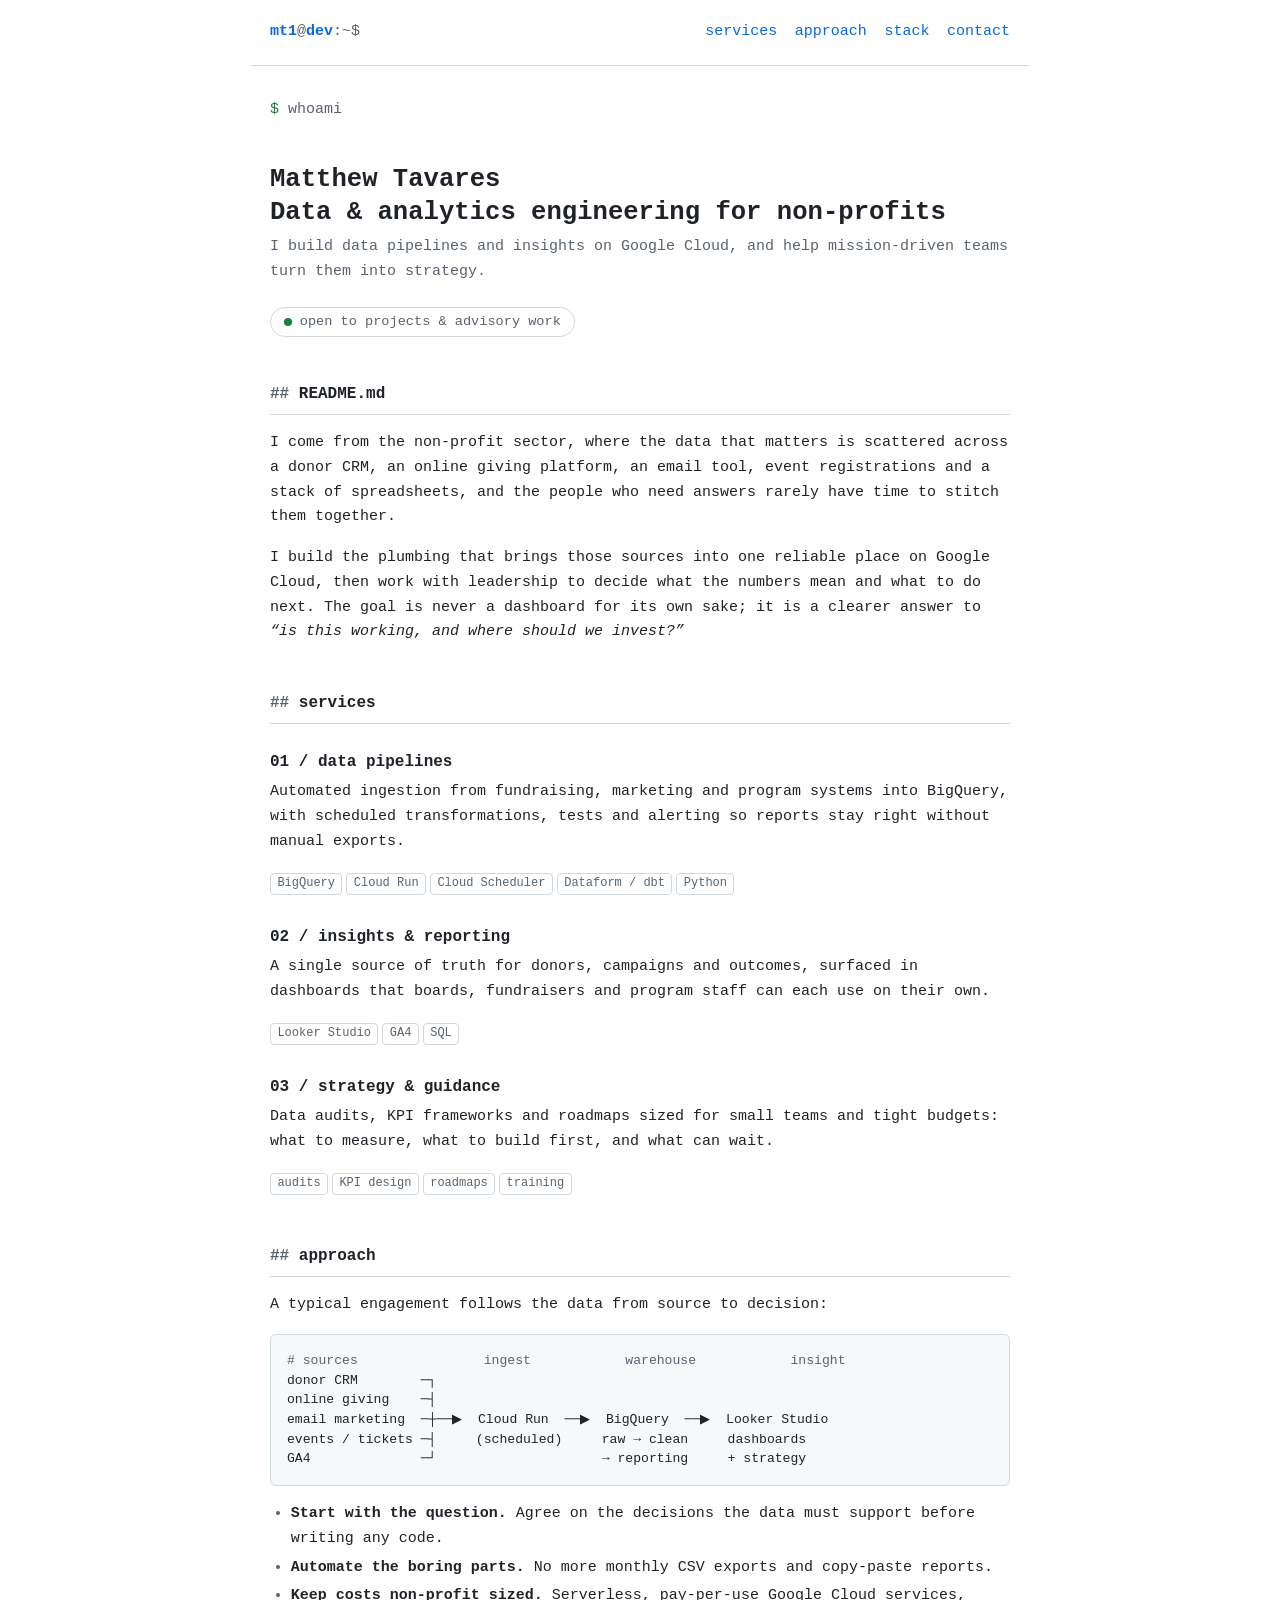
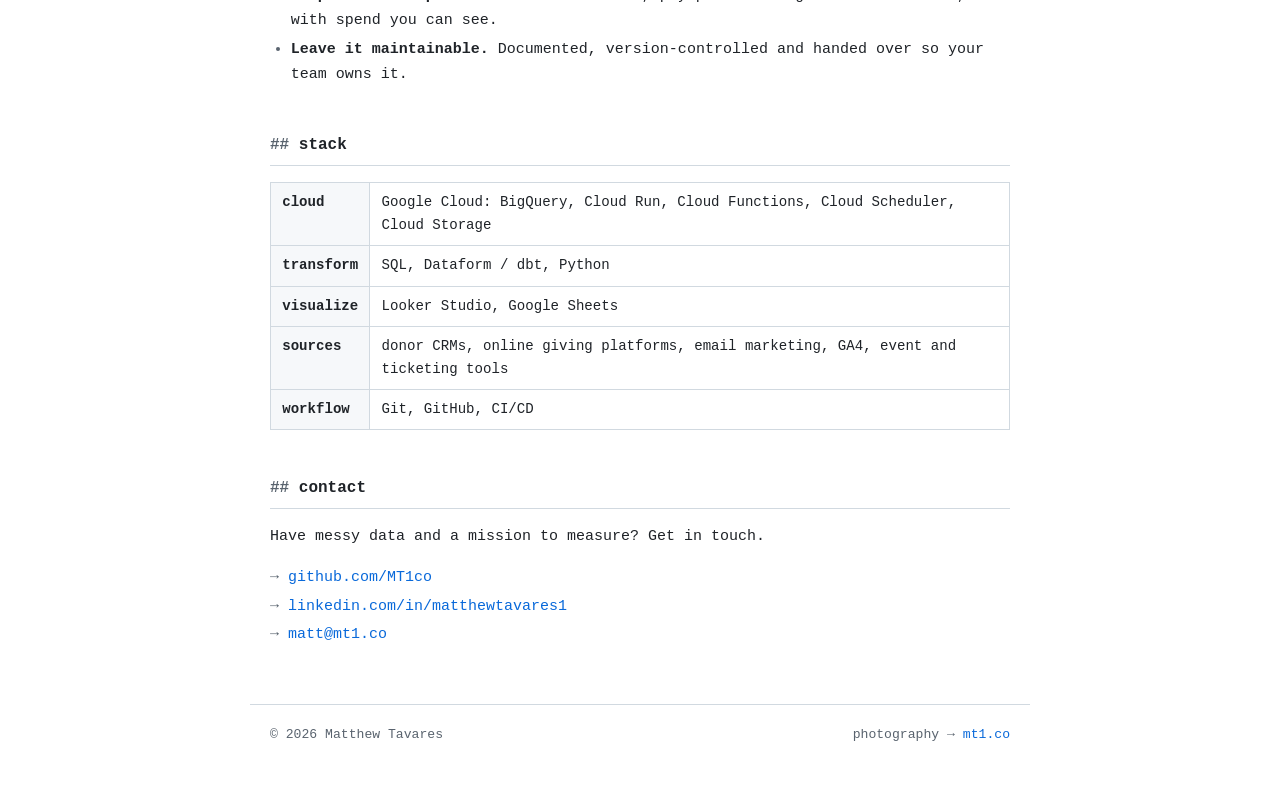
==== dev/index.html @ 2de5a4f8 "Draft dev.mt1.co portfolio for GCP data and insights work Self-contained page in dev/ with its own C" ====
<!doctype html>
<html lang="en-CA">
<head>
<meta charset="utf-8">
<meta name="viewport" content="width=device-width, initial-scale=1">
<title>Matthew Tavares — Data &amp; Analytics Engineering</title>
<meta name="description" content="Matthew Tavares builds Google Cloud data pipelines and insights for non-profits: BigQuery warehouses, automated reporting, and the strategy to act on the numbers.">
<link rel="canonical" href="https://dev.mt1.co/">
<meta property="og:url" content="https://dev.mt1.co/">
<meta property="og:title" content="Matthew Tavares — Data &amp; Analytics Engineering">
<meta property="og:description" content="Google Cloud data pipelines and insights for non-profits.">
<meta property="og:type" content="website">
<meta name="theme-color" content="#0d1117">
<link rel="icon" href="favicon.svg" type="image/svg+xml">
<style>
:root{
  --bg:#ffffff;--fg:#1f2328;--muted:#59636e;--line:#d1d9e0;--code:#f6f8fa;
  --accent:#0969da;--ok:#1a7f37;--warn:#9a6700;
  --mono:ui-monospace,SFMono-Regular,"SF Mono",Menlo,Consolas,"Liberation Mono",monospace;
  color-scheme:light dark;
}
@media (prefers-color-scheme:dark){
  :root{--bg:#0d1117;--fg:#e6edf3;--muted:#9198a1;--line:#30363d;--code:#151b23;--accent:#4493f8;--ok:#3fb950;--warn:#d29922}
}
*{box-sizing:border-box}
html{-webkit-text-size-adjust:100%}
body{margin:0;background:var(--bg);color:var(--fg);font:15px/1.65 var(--mono)}
main,header,footer{max-width:780px;margin:0 auto;padding:0 20px}
a{color:var(--accent);text-decoration:none}
a:hover{text-decoration:underline}
:focus-visible{outline:2px solid var(--accent);outline-offset:2px}
header{display:flex;justify-content:space-between;align-items:center;gap:1rem;flex-wrap:wrap;padding-top:20px;padding-bottom:20px;border-bottom:1px solid var(--line)}
.host{font-weight:600}
.host span{color:var(--muted);font-weight:400}
nav{display:flex;gap:1.1rem;flex-wrap:wrap}
h1{font-size:1.6rem;line-height:1.3;margin:2.5rem 0 .4rem;font-weight:600}
h2{font-size:1rem;margin:2.8rem 0 1rem;padding-bottom:.4rem;border-bottom:1px solid var(--line);font-weight:600}
h2::before{content:"## ";color:var(--muted)}
h3{font-size:1rem;margin:1.6rem 0 .3rem;font-weight:600}
p{margin:0 0 1rem}
.lead{color:var(--muted);margin-bottom:1.4rem}
.prompt{color:var(--muted);margin:2rem 0 .2rem}
.prompt b{color:var(--ok);font-weight:400}
.status{display:inline-flex;align-items:center;gap:.5rem;border:1px solid var(--line);border-radius:2em;padding:.15rem .8rem;font-size:.85rem;color:var(--muted)}
.status::before{content:"";width:8px;height:8px;border-radius:50%;background:var(--ok)}
pre{background:var(--code);border:1px solid var(--line);border-radius:6px;padding:1rem;overflow-x:auto;font-size:.82rem;line-height:1.5;margin:0 0 1rem}
code{background:var(--code);border:1px solid var(--line);border-radius:4px;padding:.05em .35em;font-size:.88em}
pre code{background:none;border:0;padding:0;font-size:inherit}
.c{color:var(--muted)}
ul{margin:0 0 1rem;padding-left:1.3rem}
li{margin:.25rem 0}
li::marker{color:var(--muted)}
table{width:100%;border-collapse:collapse;font-size:.88rem;margin:0 0 1rem}
th,td{text-align:left;vertical-align:top;padding:.5rem .7rem;border:1px solid var(--line)}
th{background:var(--code);font-weight:600;white-space:nowrap}
.tag{display:inline-block;font-size:.75rem;color:var(--muted);border:1px solid var(--line);border-radius:4px;padding:0 .4rem;margin:0 .25rem .25rem 0}
.links{list-style:none;padding:0}
.links li::before{content:"→ ";color:var(--muted)}
footer{margin-top:3.5rem;padding-top:1.2rem;padding-bottom:2.5rem;border-top:1px solid var(--line);color:var(--muted);font-size:.82rem;display:flex;justify-content:space-between;gap:1rem;flex-wrap:wrap}
@media (max-width:560px){body{font-size:14px}h1{font-size:1.35rem}th{white-space:normal}}
</style>
</head>
<body>
<header>
  <a class="host" href="/">mt1<span>@</span>dev<span>:~$</span></a>
  <nav aria-label="Primary">
    <a href="#services">services</a>
    <a href="#approach">approach</a>
    <a href="#stack">stack</a>
    <a href="#contact">contact</a>
  </nav>
</header>

<main id="main">
  <p class="prompt"><b>$</b> whoami</p>
  <h1>Matthew Tavares<br>Data &amp; analytics engineering for non-profits</h1>
  <p class="lead">I build data pipelines and insights on Google Cloud, and help mission-driven teams turn them into strategy.</p>
  <span class="status">open to projects &amp; advisory work</span>

  <h2 id="about">README.md</h2>
  <p>I come from the non-profit sector, where the data that matters is scattered across a donor CRM, an online giving platform, an email tool, event registrations and a stack of spreadsheets, and the people who need answers rarely have time to stitch them together.</p>
  <p>I build the plumbing that brings those sources into one reliable place on Google Cloud, then work with leadership to decide what the numbers mean and what to do next. The goal is never a dashboard for its own sake; it is a clearer answer to <em>&ldquo;is this working, and where should we invest?&rdquo;</em></p>

  <h2 id="services">services</h2>

  <h3>01 / data pipelines</h3>
  <p>Automated ingestion from fundraising, marketing and program systems into BigQuery, with scheduled transformations, tests and alerting so reports stay right without manual exports.</p>
  <span class="tag">BigQuery</span><span class="tag">Cloud Run</span><span class="tag">Cloud Scheduler</span><span class="tag">Dataform / dbt</span><span class="tag">Python</span>

  <h3>02 / insights &amp; reporting</h3>
  <p>A single source of truth for donors, campaigns and outcomes, surfaced in dashboards that boards, fundraisers and program staff can each use on their own.</p>
  <span class="tag">Looker Studio</span><span class="tag">GA4</span><span class="tag">SQL</span>

  <h3>03 / strategy &amp; guidance</h3>
  <p>Data audits, KPI frameworks and roadmaps sized for small teams and tight budgets: what to measure, what to build first, and what can wait.</p>
  <span class="tag">audits</span><span class="tag">KPI design</span><span class="tag">roadmaps</span><span class="tag">training</span>

  <h2 id="approach">approach</h2>
  <p>A typical engagement follows the data from source to decision:</p>
<pre><code><span class="c"># sources                ingest            warehouse            insight</span>
donor CRM        ─┐
online giving    ─┤
email marketing  ─┼──▶  Cloud Run  ──▶  BigQuery  ──▶  Looker Studio
events / tickets ─┤     (scheduled)     raw → clean     dashboards
GA4              ─┘                     → reporting     + strategy
</code></pre>
  <ul>
    <li><strong>Start with the question.</strong> Agree on the decisions the data must support before writing any code.</li>
    <li><strong>Automate the boring parts.</strong> No more monthly CSV exports and copy-paste reports.</li>
    <li><strong>Keep costs non-profit sized.</strong> Serverless, pay-per-use Google Cloud services, with spend you can see.</li>
    <li><strong>Leave it maintainable.</strong> Documented, version-controlled and handed over so your team owns it.</li>
  </ul>

  <h2 id="stack">stack</h2>
  <table>
    <tr><th>cloud</th><td>Google Cloud: BigQuery, Cloud Run, Cloud Functions, Cloud Scheduler, Cloud Storage</td></tr>
    <tr><th>transform</th><td>SQL, Dataform / dbt, Python</td></tr>
    <tr><th>visualize</th><td>Looker Studio, Google Sheets</td></tr>
    <tr><th>sources</th><td>donor CRMs, online giving platforms, email marketing, GA4, event and ticketing tools</td></tr>
    <tr><th>workflow</th><td>Git, GitHub, CI/CD</td></tr>
  </table>

  <h2 id="contact">contact</h2>
  <p>Have messy data and a mission to measure? Get in touch.</p>
  <ul class="links">
    <li><a href="https://github.com/MT1co" target="_blank" rel="me noopener noreferrer">github.com/MT1co</a></li>
    <li><a href="https://www.linkedin.com/in/matthewtavares1/" target="_blank" rel="me noopener noreferrer">linkedin.com/in/matthewtavares1</a></li>
    <li><a href="mailto:matt@mt1.co">matt@mt1.co</a></li>
  </ul>
</main>

<footer>
  <span>&copy; 2026 Matthew Tavares</span>
  <span>photography &rarr; <a href="https://mt1.co/">mt1.co</a></span>
</footer>
</body>
</html>
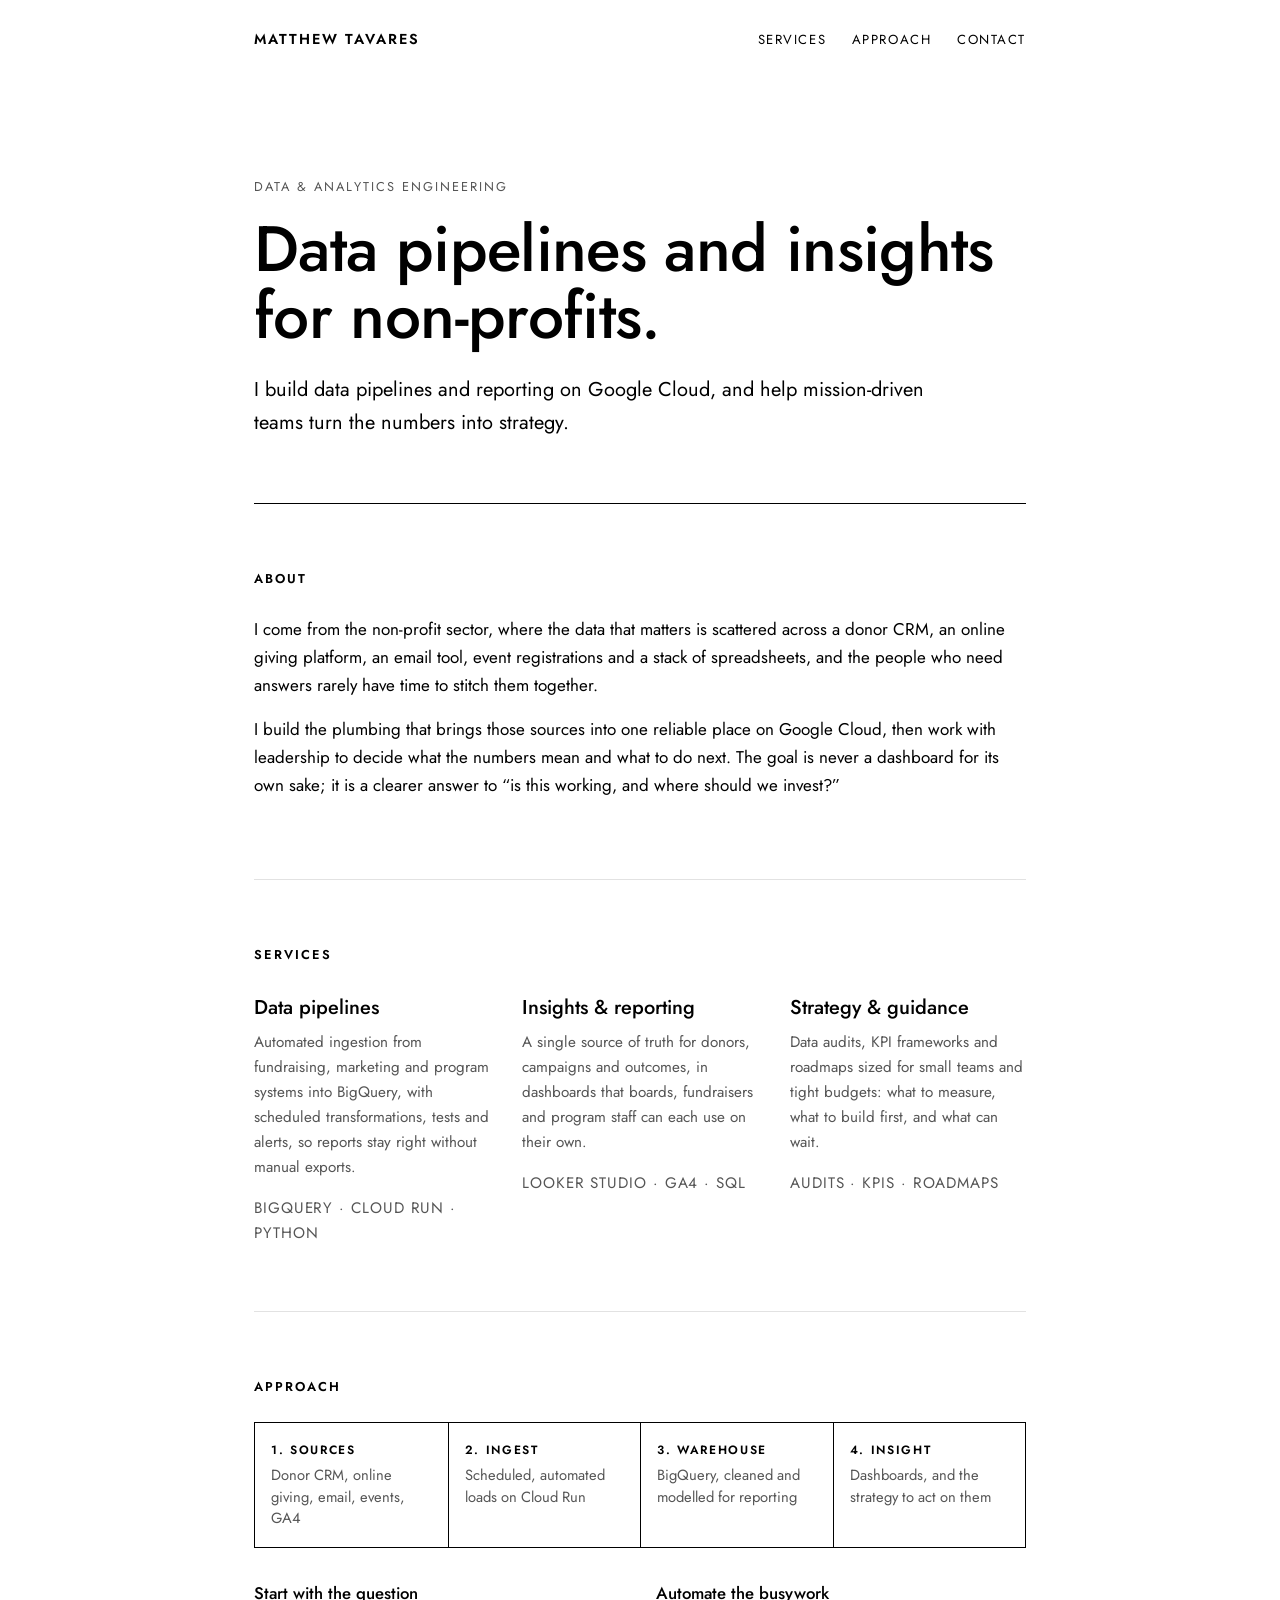
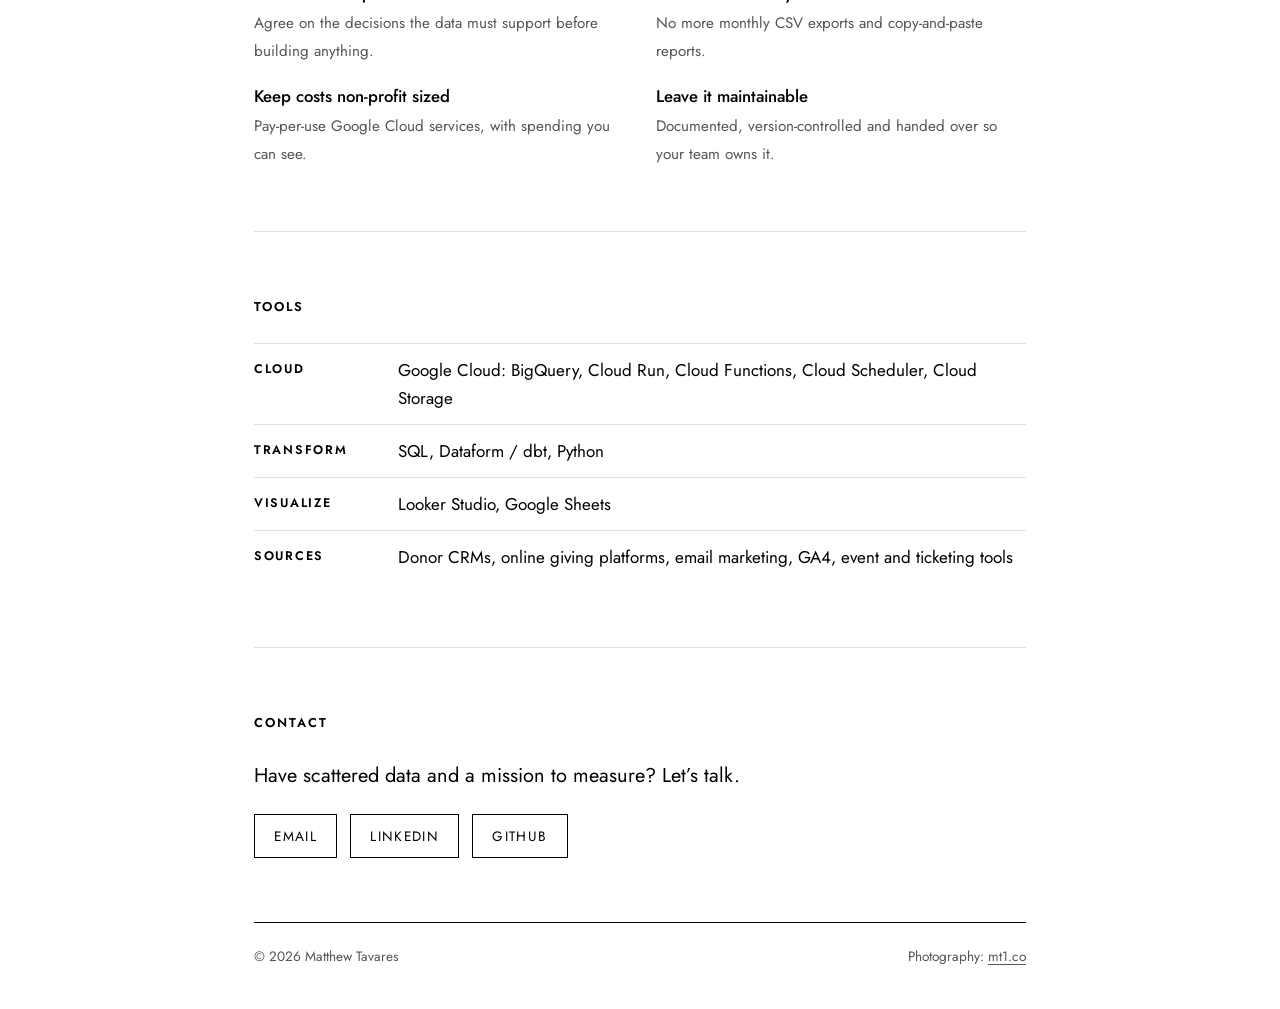
==== commit 1847e917: "Restyle dev site: white background, black type, Futura-style font - Use Futura where installed, fall" ====
--- a/dev/index.html
+++ b/dev/index.html
@@ -10,128 +10,154 @@
 <meta property="og:title" content="Matthew Tavares — Data &amp; Analytics Engineering">
 <meta property="og:description" content="Google Cloud data pipelines and insights for non-profits.">
 <meta property="og:type" content="website">
-<meta name="theme-color" content="#0d1117">
+<meta name="theme-color" content="#ffffff">
 <link rel="icon" href="favicon.svg" type="image/svg+xml">
+<link rel="preload" href="fonts/jost.woff2" as="font" type="font/woff2" crossorigin>
 <style>
+@font-face{font-family:"Jost";font-style:normal;font-weight:100 900;font-display:swap;src:url(fonts/jost.woff2) format("woff2")}
 :root{
-  --bg:#ffffff;--fg:#1f2328;--muted:#59636e;--line:#d1d9e0;--code:#f6f8fa;
-  --accent:#0969da;--ok:#1a7f37;--warn:#9a6700;
-  --mono:ui-monospace,SFMono-Regular,"SF Mono",Menlo,Consolas,"Liberation Mono",monospace;
-  color-scheme:light dark;
-}
-@media (prefers-color-scheme:dark){
-  :root{--bg:#0d1117;--fg:#e6edf3;--muted:#9198a1;--line:#30363d;--code:#151b23;--accent:#4493f8;--ok:#3fb950;--warn:#d29922}
+  --bg:#fff;--fg:#000;--muted:#555;--line:#e2e2e2;
+  --font:Futura,"Futura PT","Jost","Century Gothic","Avenir Next",Avenir,"Trebuchet MS",sans-serif;
+  color-scheme:light;
 }
 *{box-sizing:border-box}
-html{-webkit-text-size-adjust:100%}
-body{margin:0;background:var(--bg);color:var(--fg);font:15px/1.65 var(--mono)}
-main,header,footer{max-width:780px;margin:0 auto;padding:0 20px}
-a{color:var(--accent);text-decoration:none}
-a:hover{text-decoration:underline}
-:focus-visible{outline:2px solid var(--accent);outline-offset:2px}
-header{display:flex;justify-content:space-between;align-items:center;gap:1rem;flex-wrap:wrap;padding-top:20px;padding-bottom:20px;border-bottom:1px solid var(--line)}
-.host{font-weight:600}
-.host span{color:var(--muted);font-weight:400}
-nav{display:flex;gap:1.1rem;flex-wrap:wrap}
-h1{font-size:1.6rem;line-height:1.3;margin:2.5rem 0 .4rem;font-weight:600}
-h2{font-size:1rem;margin:2.8rem 0 1rem;padding-bottom:.4rem;border-bottom:1px solid var(--line);font-weight:600}
-h2::before{content:"## ";color:var(--muted)}
-h3{font-size:1rem;margin:1.6rem 0 .3rem;font-weight:600}
+html{-webkit-text-size-adjust:100%;scroll-behavior:smooth}
+body{margin:0;background:var(--bg);color:var(--fg);font:400 17px/1.65 var(--font);-webkit-font-smoothing:antialiased}
+main,header{max-width:820px;margin:0 auto;padding:0 24px}
+footer{max-width:772px;margin:0 auto}
+.nw{white-space:nowrap}
+a{color:var(--fg);text-decoration:underline;text-decoration-thickness:1px;text-underline-offset:.2em}
+a:hover{text-decoration-thickness:2px}
+:focus-visible{outline:2px solid var(--fg);outline-offset:3px}
+header{display:flex;justify-content:space-between;align-items:center;gap:1rem;flex-wrap:wrap;padding-top:28px;padding-bottom:28px}
+.brand{font-weight:600;letter-spacing:.14em;text-transform:uppercase;text-decoration:none;font-size:.9rem}
+nav{display:flex;gap:1.6rem;flex-wrap:wrap}
+nav a{text-decoration:none;font-size:.82rem;letter-spacing:.12em;text-transform:uppercase}
+nav a:hover{text-decoration:underline}
+.hero{padding:clamp(3rem,10vw,6rem) 0 clamp(2.5rem,6vw,4rem);border-bottom:1px solid var(--fg)}
+.eyebrow{font-size:.8rem;letter-spacing:.16em;text-transform:uppercase;color:var(--muted);margin:0 0 1.2rem}
+h1{font-size:clamp(2.3rem,6.4vw,4rem);line-height:1.05;font-weight:500;letter-spacing:-.01em;margin:0 0 1.4rem}
+.lead{font-size:clamp(1.05rem,2.2vw,1.25rem);max-width:36em;margin:0}
+section{padding:clamp(2.5rem,7vw,4rem) 0;border-bottom:1px solid var(--line)}
+section:last-of-type{border-bottom:0}
+h2{font-size:.8rem;font-weight:600;letter-spacing:.16em;text-transform:uppercase;margin:0 0 1.6rem}
+h3{font-size:1.25rem;font-weight:500;margin:0 0 .4rem}
 p{margin:0 0 1rem}
-.lead{color:var(--muted);margin-bottom:1.4rem}
-.prompt{color:var(--muted);margin:2rem 0 .2rem}
-.prompt b{color:var(--ok);font-weight:400}
-.status{display:inline-flex;align-items:center;gap:.5rem;border:1px solid var(--line);border-radius:2em;padding:.15rem .8rem;font-size:.85rem;color:var(--muted)}
-.status::before{content:"";width:8px;height:8px;border-radius:50%;background:var(--ok)}
-pre{background:var(--code);border:1px solid var(--line);border-radius:6px;padding:1rem;overflow-x:auto;font-size:.82rem;line-height:1.5;margin:0 0 1rem}
-code{background:var(--code);border:1px solid var(--line);border-radius:4px;padding:.05em .35em;font-size:.88em}
-pre code{background:none;border:0;padding:0;font-size:inherit}
-.c{color:var(--muted)}
-ul{margin:0 0 1rem;padding-left:1.3rem}
-li{margin:.25rem 0}
-li::marker{color:var(--muted)}
-table{width:100%;border-collapse:collapse;font-size:.88rem;margin:0 0 1rem}
-th,td{text-align:left;vertical-align:top;padding:.5rem .7rem;border:1px solid var(--line)}
-th{background:var(--code);font-weight:600;white-space:nowrap}
-.tag{display:inline-block;font-size:.75rem;color:var(--muted);border:1px solid var(--line);border-radius:4px;padding:0 .4rem;margin:0 .25rem .25rem 0}
-.links{list-style:none;padding:0}
-.links li::before{content:"→ ";color:var(--muted)}
-footer{margin-top:3.5rem;padding-top:1.2rem;padding-bottom:2.5rem;border-top:1px solid var(--line);color:var(--muted);font-size:.82rem;display:flex;justify-content:space-between;gap:1rem;flex-wrap:wrap}
-@media (max-width:560px){body{font-size:14px}h1{font-size:1.35rem}th{white-space:normal}}
+.cols{display:grid;grid-template-columns:repeat(3,1fr);gap:2rem}
+.cols p{color:var(--muted);font-size:.95rem}
+.tools{font-size:.8rem;letter-spacing:.06em;text-transform:uppercase;color:var(--fg);margin:0}
+.flow{list-style:none;margin:0 0 2rem;padding:0;display:grid;grid-template-columns:repeat(4,1fr);border:1px solid var(--fg)}
+.flow li{padding:1.1rem 1rem;border-left:1px solid var(--fg);position:relative}
+.flow li:first-child{border-left:0}
+.flow b{display:block;font-size:.75rem;font-weight:600;letter-spacing:.14em;text-transform:uppercase;margin-bottom:.3rem}
+.flow span{font-size:.92rem;color:var(--muted);line-height:1.45;display:block}
+.principles{list-style:none;margin:0;padding:0;display:grid;grid-template-columns:1fr 1fr;gap:1.2rem 2rem}
+.principles strong{display:block;font-weight:500;font-size:1.05rem}
+.principles span{color:var(--muted);font-size:.95rem}
+dl{margin:0;display:grid;grid-template-columns:9rem 1fr}
+dt,dd{margin:0;padding:.75rem 0;border-top:1px solid var(--line)}
+dt{font-size:.78rem;font-weight:600;letter-spacing:.14em;text-transform:uppercase;padding-top:.95rem}
+.contact p{font-size:1.25rem;margin-bottom:1.4rem}
+.links{list-style:none;margin:0;padding:0;display:flex;gap:.8rem;flex-wrap:wrap}
+.links a{display:inline-block;text-decoration:none;border:1px solid var(--fg);padding:.6rem 1.2rem;font-size:.85rem;letter-spacing:.1em;text-transform:uppercase;transition:background .2s,color .2s}
+.links a:hover{background:var(--fg);color:var(--bg)}
+footer{width:calc(100% - 48px);padding:1.4rem 0 2.6rem;border-top:1px solid var(--fg);display:flex;justify-content:space-between;gap:1rem;flex-wrap:wrap;font-size:.85rem;color:var(--muted)}
+footer a{color:var(--muted)}
+@media (max-width:720px){
+  .cols,.principles{grid-template-columns:1fr;gap:1.6rem}
+  .flow{grid-template-columns:1fr 1fr}
+  .flow li:nth-child(3){border-left:0}
+  .flow li:nth-child(n+3){border-top:1px solid var(--fg)}
+  dl{grid-template-columns:1fr}
+  dd{border-top:0;padding-top:0}
+}
+@media (max-width:400px){nav{gap:1rem}}
 </style>
 </head>
 <body>
 <header>
-  <a class="host" href="/">mt1<span>@</span>dev<span>:~$</span></a>
+  <a class="brand" href="/">Matthew Tavares</a>
   <nav aria-label="Primary">
-    <a href="#services">services</a>
-    <a href="#approach">approach</a>
-    <a href="#stack">stack</a>
-    <a href="#contact">contact</a>
+    <a href="#services">Services</a>
+    <a href="#approach">Approach</a>
+    <a href="#contact">Contact</a>
   </nav>
 </header>
 
 <main id="main">
-  <p class="prompt"><b>$</b> whoami</p>
-  <h1>Matthew Tavares<br>Data &amp; analytics engineering for non-profits</h1>
-  <p class="lead">I build data pipelines and insights on Google Cloud, and help mission-driven teams turn them into strategy.</p>
-  <span class="status">open to projects &amp; advisory work</span>
+  <div class="hero">
+    <p class="eyebrow">Data &amp; analytics engineering</p>
+    <h1>Data pipelines and insights for <span class="nw">non-profits.</span></h1>
+    <p class="lead">I build data pipelines and reporting on Google Cloud, and help mission-driven teams turn the numbers into strategy.</p>
+  </div>
 
-  <h2 id="about">README.md</h2>
-  <p>I come from the non-profit sector, where the data that matters is scattered across a donor CRM, an online giving platform, an email tool, event registrations and a stack of spreadsheets, and the people who need answers rarely have time to stitch them together.</p>
-  <p>I build the plumbing that brings those sources into one reliable place on Google Cloud, then work with leadership to decide what the numbers mean and what to do next. The goal is never a dashboard for its own sake; it is a clearer answer to <em>&ldquo;is this working, and where should we invest?&rdquo;</em></p>
+  <section id="about">
+    <h2>About</h2>
+    <p>I come from the non-profit sector, where the data that matters is scattered across a donor CRM, an online giving platform, an email tool, event registrations and a stack of spreadsheets, and the people who need answers rarely have time to stitch them together.</p>
+    <p>I build the plumbing that brings those sources into one reliable place on Google Cloud, then work with leadership to decide what the numbers mean and what to do next. The goal is never a dashboard for its own sake; it is a clearer answer to &ldquo;is this working, and where should we invest?&rdquo;</p>
+  </section>
 
-  <h2 id="services">services</h2>
+  <section id="services">
+    <h2>Services</h2>
+    <div class="cols">
+      <div>
+        <h3>Data pipelines</h3>
+        <p>Automated ingestion from fundraising, marketing and program systems into BigQuery, with scheduled transformations, tests and alerts, so reports stay right without manual exports.</p>
+        <p class="tools">BigQuery · Cloud Run · Python</p>
+      </div>
+      <div>
+        <h3>Insights &amp; reporting</h3>
+        <p>A single source of truth for donors, campaigns and outcomes, in dashboards that boards, fundraisers and program staff can each use on their own.</p>
+        <p class="tools">Looker Studio · GA4 · SQL</p>
+      </div>
+      <div>
+        <h3>Strategy &amp; guidance</h3>
+        <p>Data audits, KPI frameworks and roadmaps sized for small teams and tight budgets: what to measure, what to build first, and what can wait.</p>
+        <p class="tools">Audits · KPIs · Roadmaps</p>
+      </div>
+    </div>
+  </section>
 
-  <h3>01 / data pipelines</h3>
-  <p>Automated ingestion from fundraising, marketing and program systems into BigQuery, with scheduled transformations, tests and alerting so reports stay right without manual exports.</p>
-  <span class="tag">BigQuery</span><span class="tag">Cloud Run</span><span class="tag">Cloud Scheduler</span><span class="tag">Dataform / dbt</span><span class="tag">Python</span>
+  <section id="approach">
+    <h2>Approach</h2>
+    <ol class="flow" aria-label="How data moves from source to decision">
+      <li><b>1. Sources</b><span>Donor CRM, online giving, email, events, GA4</span></li>
+      <li><b>2. Ingest</b><span>Scheduled, automated loads on Cloud Run</span></li>
+      <li><b>3. Warehouse</b><span>BigQuery, cleaned and modelled for reporting</span></li>
+      <li><b>4. Insight</b><span>Dashboards, and the strategy to act on them</span></li>
+    </ol>
+    <ul class="principles">
+      <li><strong>Start with the question</strong><span>Agree on the decisions the data must support before building anything.</span></li>
+      <li><strong>Automate the busywork</strong><span>No more monthly CSV exports and copy-and-paste reports.</span></li>
+      <li><strong>Keep costs non-profit sized</strong><span>Pay-per-use Google Cloud services, with spending you can see.</span></li>
+      <li><strong>Leave it maintainable</strong><span>Documented, version-controlled and handed over so your team owns it.</span></li>
+    </ul>
+  </section>
 
-  <h3>02 / insights &amp; reporting</h3>
-  <p>A single source of truth for donors, campaigns and outcomes, surfaced in dashboards that boards, fundraisers and program staff can each use on their own.</p>
-  <span class="tag">Looker Studio</span><span class="tag">GA4</span><span class="tag">SQL</span>
+  <section id="stack">
+    <h2>Tools</h2>
+    <dl>
+      <dt>Cloud</dt><dd>Google Cloud: BigQuery, Cloud Run, Cloud Functions, Cloud Scheduler, Cloud Storage</dd>
+      <dt>Transform</dt><dd>SQL, Dataform / dbt, Python</dd>
+      <dt>Visualize</dt><dd>Looker Studio, Google Sheets</dd>
+      <dt>Sources</dt><dd>Donor CRMs, online giving platforms, email marketing, GA4, event and ticketing tools</dd>
+    </dl>
+  </section>
 
-  <h3>03 / strategy &amp; guidance</h3>
-  <p>Data audits, KPI frameworks and roadmaps sized for small teams and tight budgets: what to measure, what to build first, and what can wait.</p>
-  <span class="tag">audits</span><span class="tag">KPI design</span><span class="tag">roadmaps</span><span class="tag">training</span>
-
-  <h2 id="approach">approach</h2>
-  <p>A typical engagement follows the data from source to decision:</p>
-<pre><code><span class="c"># sources                ingest            warehouse            insight</span>
-donor CRM        ─┐
-online giving    ─┤
-email marketing  ─┼──▶  Cloud Run  ──▶  BigQuery  ──▶  Looker Studio
-events / tickets ─┤     (scheduled)     raw → clean     dashboards
-GA4              ─┘                     → reporting     + strategy
-</code></pre>
-  <ul>
-    <li><strong>Start with the question.</strong> Agree on the decisions the data must support before writing any code.</li>
-    <li><strong>Automate the boring parts.</strong> No more monthly CSV exports and copy-paste reports.</li>
-    <li><strong>Keep costs non-profit sized.</strong> Serverless, pay-per-use Google Cloud services, with spend you can see.</li>
-    <li><strong>Leave it maintainable.</strong> Documented, version-controlled and handed over so your team owns it.</li>
-  </ul>
-
-  <h2 id="stack">stack</h2>
-  <table>
-    <tr><th>cloud</th><td>Google Cloud: BigQuery, Cloud Run, Cloud Functions, Cloud Scheduler, Cloud Storage</td></tr>
-    <tr><th>transform</th><td>SQL, Dataform / dbt, Python</td></tr>
-    <tr><th>visualize</th><td>Looker Studio, Google Sheets</td></tr>
-    <tr><th>sources</th><td>donor CRMs, online giving platforms, email marketing, GA4, event and ticketing tools</td></tr>
-    <tr><th>workflow</th><td>Git, GitHub, CI/CD</td></tr>
-  </table>
-
-  <h2 id="contact">contact</h2>
-  <p>Have messy data and a mission to measure? Get in touch.</p>
-  <ul class="links">
-    <li><a href="https://github.com/MT1co" target="_blank" rel="me noopener noreferrer">github.com/MT1co</a></li>
-    <li><a href="https://www.linkedin.com/in/matthewtavares1/" target="_blank" rel="me noopener noreferrer">linkedin.com/in/matthewtavares1</a></li>
-    <li><a href="mailto:matt@mt1.co">matt@mt1.co</a></li>
-  </ul>
+  <section id="contact" class="contact">
+    <h2>Contact</h2>
+    <p>Have scattered data and a mission to measure? Let&rsquo;s talk.</p>
+    <ul class="links">
+      <li><a href="mailto:matt@mt1.co">Email</a></li>
+      <li><a href="https://www.linkedin.com/in/matthewtavares1/" target="_blank" rel="me noopener noreferrer">LinkedIn</a></li>
+      <li><a href="https://github.com/MT1co" target="_blank" rel="me noopener noreferrer">GitHub</a></li>
+    </ul>
+  </section>
 </main>
 
 <footer>
   <span>&copy; 2026 Matthew Tavares</span>
-  <span>photography &rarr; <a href="https://mt1.co/">mt1.co</a></span>
+  <span>Photography: <a href="https://mt1.co/">mt1.co</a></span>
 </footer>
 </body>
 </html>
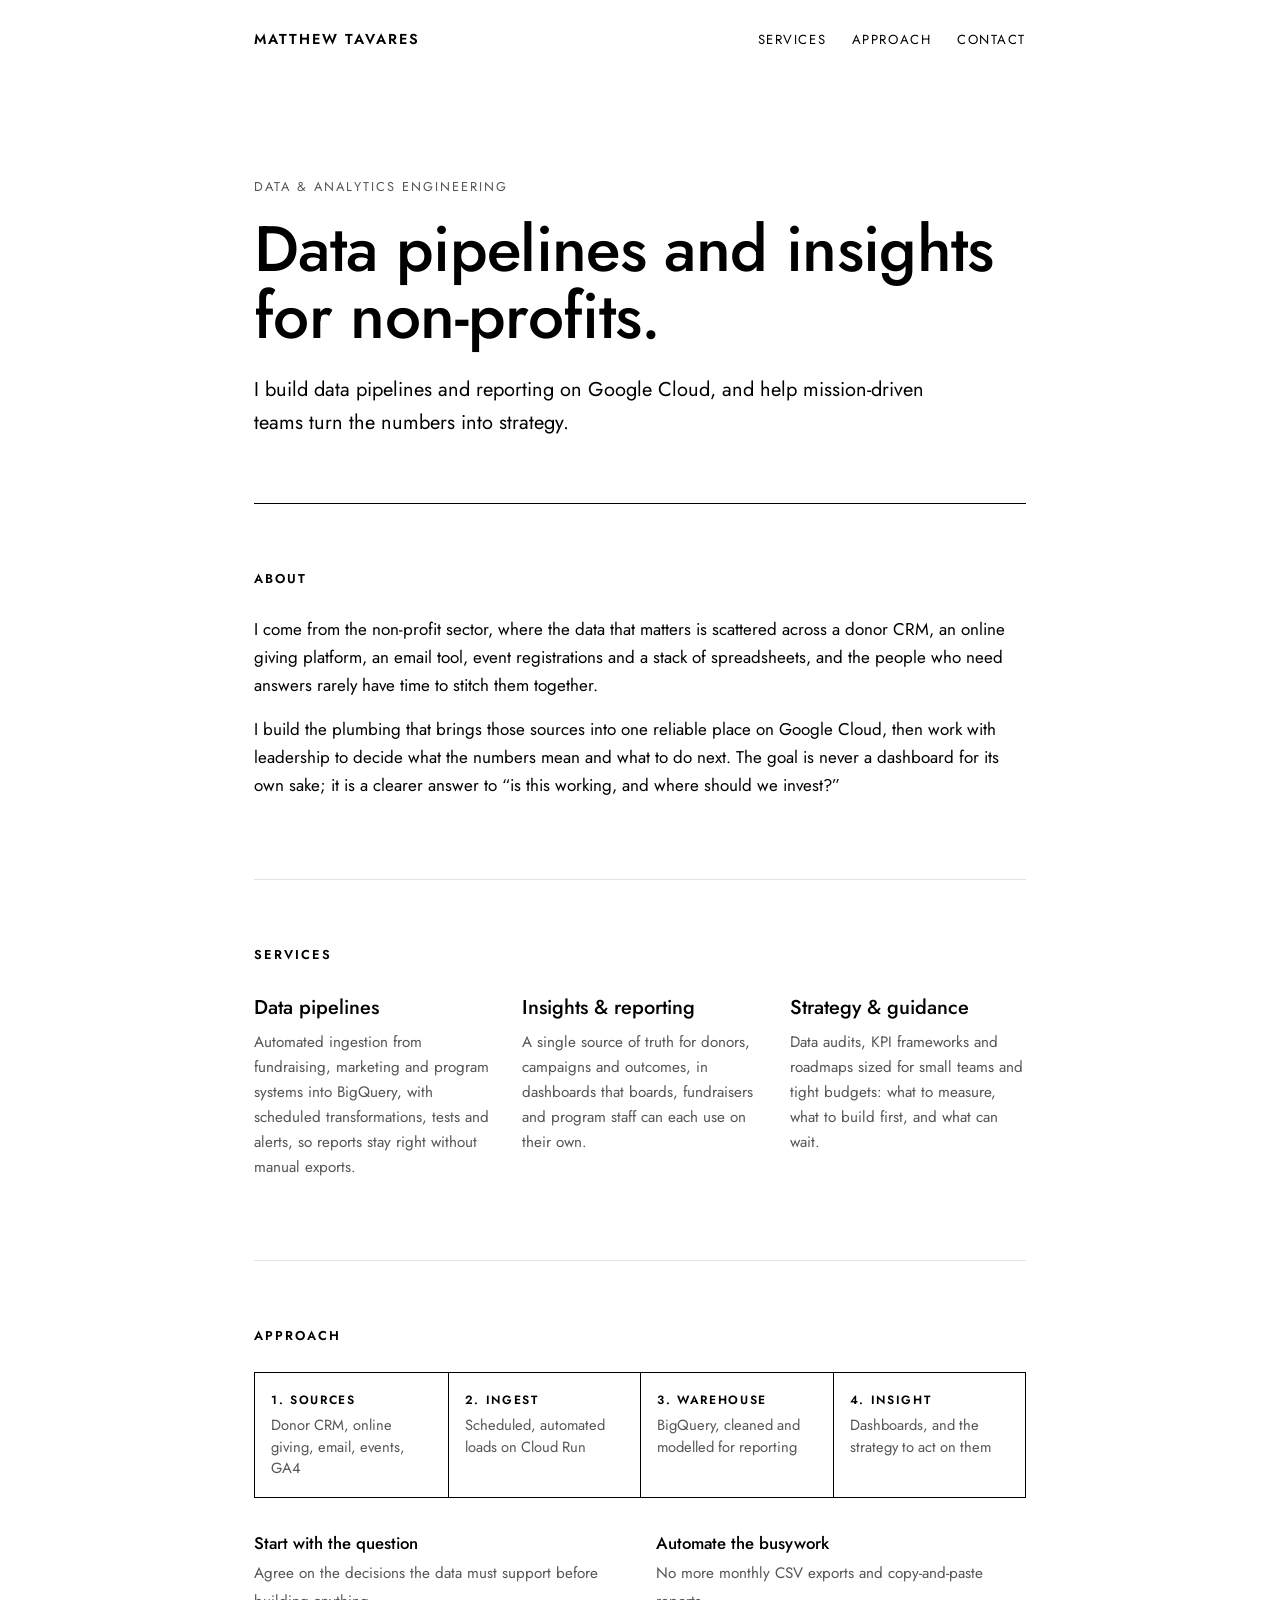
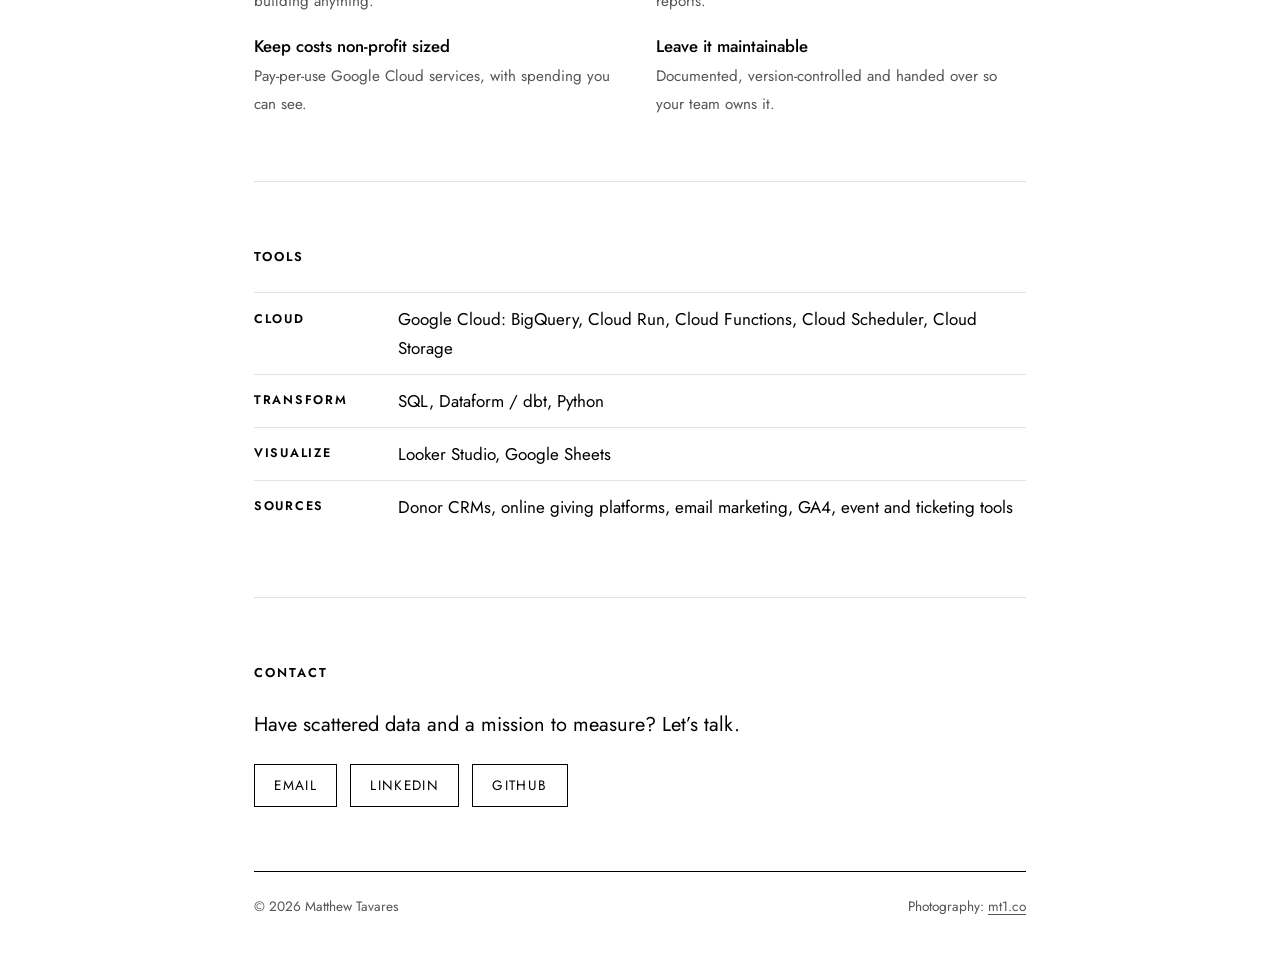
==== commit 0125f4f1: "Remove tool keyword lines from dev Services section Co-Authored-By: Claude Sonnet 5.5 <noreply@anthr" ====
--- a/dev/index.html
+++ b/dev/index.html
@@ -45,7 +45,6 @@
 p{margin:0 0 1rem}
 .cols{display:grid;grid-template-columns:repeat(3,1fr);gap:2rem}
 .cols p{color:var(--muted);font-size:.95rem}
-.tools{font-size:.8rem;letter-spacing:.06em;text-transform:uppercase;color:var(--fg);margin:0}
 .flow{list-style:none;margin:0 0 2rem;padding:0;display:grid;grid-template-columns:repeat(4,1fr);border:1px solid var(--fg)}
 .flow li{padding:1.1rem 1rem;border-left:1px solid var(--fg);position:relative}
 .flow li:first-child{border-left:0}
@@ -103,17 +102,14 @@
       <div>
         <h3>Data pipelines</h3>
         <p>Automated ingestion from fundraising, marketing and program systems into BigQuery, with scheduled transformations, tests and alerts, so reports stay right without manual exports.</p>
-        <p class="tools">BigQuery · Cloud Run · Python</p>
       </div>
       <div>
         <h3>Insights &amp; reporting</h3>
         <p>A single source of truth for donors, campaigns and outcomes, in dashboards that boards, fundraisers and program staff can each use on their own.</p>
-        <p class="tools">Looker Studio · GA4 · SQL</p>
       </div>
       <div>
         <h3>Strategy &amp; guidance</h3>
         <p>Data audits, KPI frameworks and roadmaps sized for small teams and tight budgets: what to measure, what to build first, and what can wait.</p>
-        <p class="tools">Audits · KPIs · Roadmaps</p>
       </div>
     </div>
   </section>
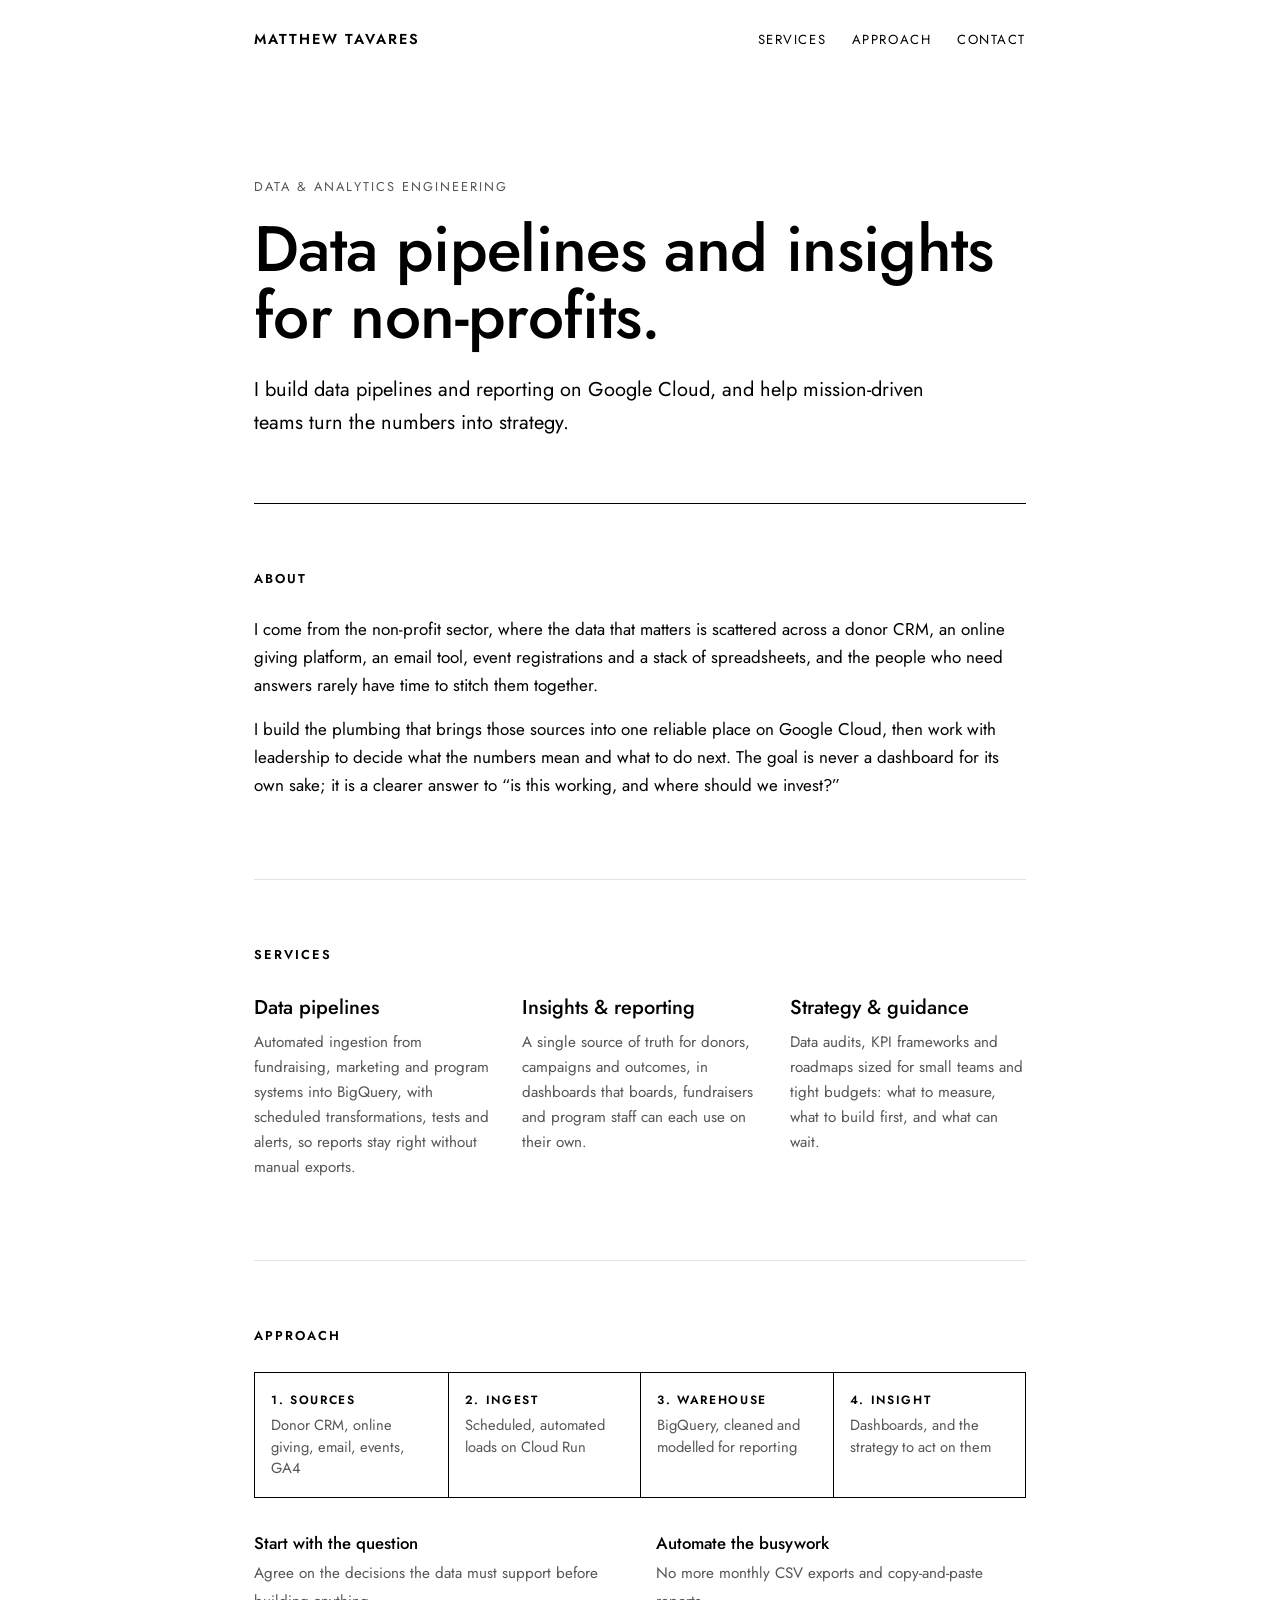
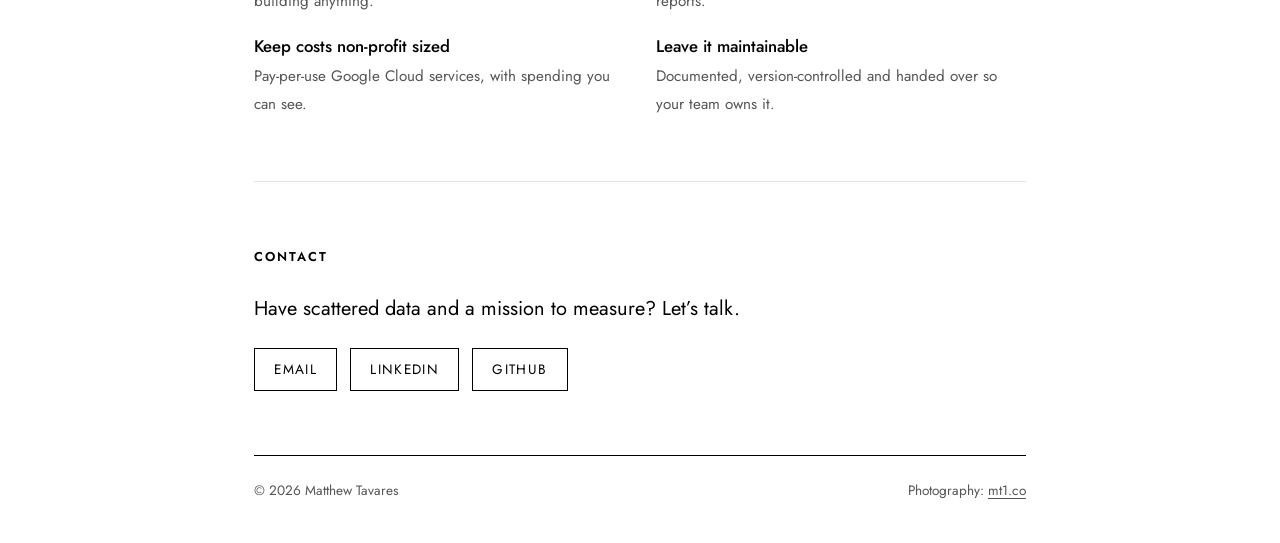
==== commit 3b453ae8: "Remove Tools section from dev site Co-Authored-By: Claude Sonnet 5.5 <noreply@anthropic.com> Claude-" ====
--- a/dev/index.html
+++ b/dev/index.html
@@ -53,9 +53,6 @@
 .principles{list-style:none;margin:0;padding:0;display:grid;grid-template-columns:1fr 1fr;gap:1.2rem 2rem}
 .principles strong{display:block;font-weight:500;font-size:1.05rem}
 .principles span{color:var(--muted);font-size:.95rem}
-dl{margin:0;display:grid;grid-template-columns:9rem 1fr}
-dt,dd{margin:0;padding:.75rem 0;border-top:1px solid var(--line)}
-dt{font-size:.78rem;font-weight:600;letter-spacing:.14em;text-transform:uppercase;padding-top:.95rem}
 .contact p{font-size:1.25rem;margin-bottom:1.4rem}
 .links{list-style:none;margin:0;padding:0;display:flex;gap:.8rem;flex-wrap:wrap}
 .links a{display:inline-block;text-decoration:none;border:1px solid var(--fg);padding:.6rem 1.2rem;font-size:.85rem;letter-spacing:.1em;text-transform:uppercase;transition:background .2s,color .2s}
@@ -67,8 +64,6 @@
   .flow{grid-template-columns:1fr 1fr}
   .flow li:nth-child(3){border-left:0}
   .flow li:nth-child(n+3){border-top:1px solid var(--fg)}
-  dl{grid-template-columns:1fr}
-  dd{border-top:0;padding-top:0}
 }
 @media (max-width:400px){nav{gap:1rem}}
 </style>
@@ -130,16 +125,6 @@
     </ul>
   </section>
 
-  <section id="stack">
-    <h2>Tools</h2>
-    <dl>
-      <dt>Cloud</dt><dd>Google Cloud: BigQuery, Cloud Run, Cloud Functions, Cloud Scheduler, Cloud Storage</dd>
-      <dt>Transform</dt><dd>SQL, Dataform / dbt, Python</dd>
-      <dt>Visualize</dt><dd>Looker Studio, Google Sheets</dd>
-      <dt>Sources</dt><dd>Donor CRMs, online giving platforms, email marketing, GA4, event and ticketing tools</dd>
-    </dl>
-  </section>
-
   <section id="contact" class="contact">
     <h2>Contact</h2>
     <p>Have scattered data and a mission to measure? Let&rsquo;s talk.</p>
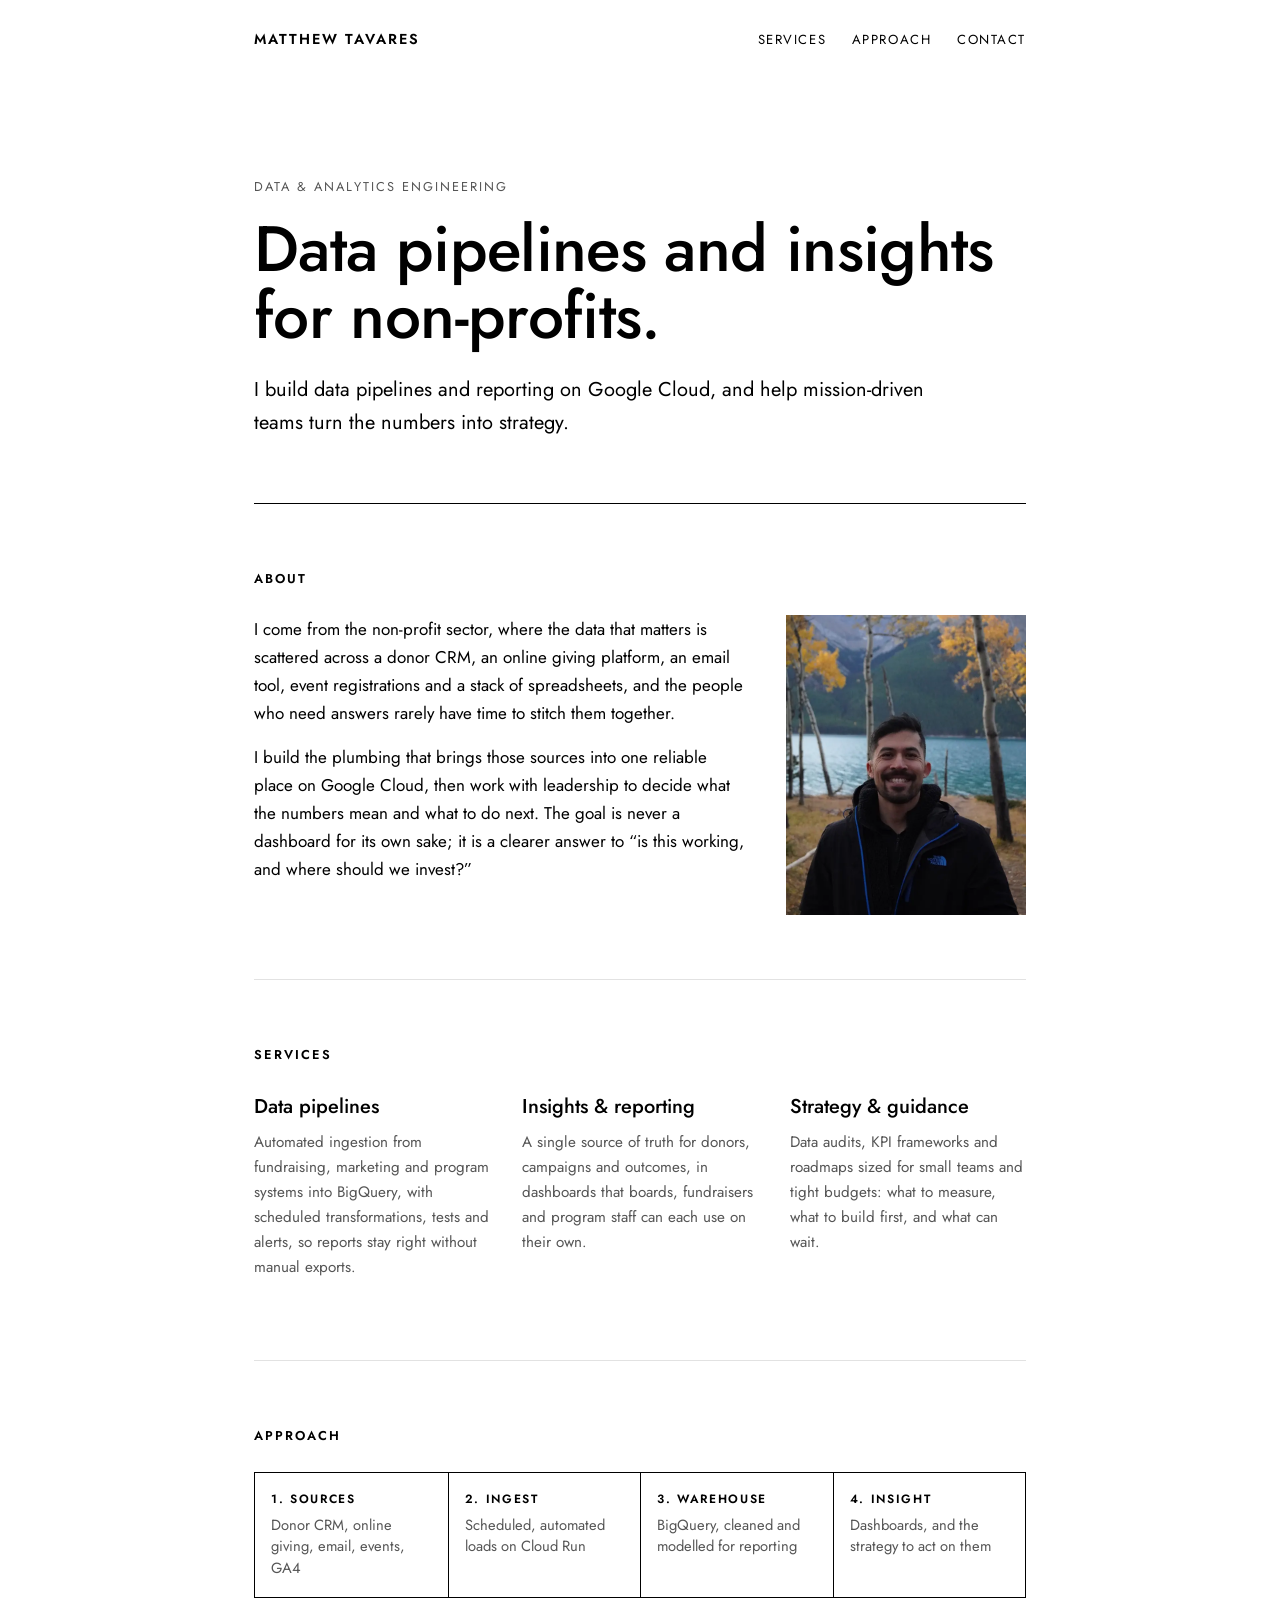
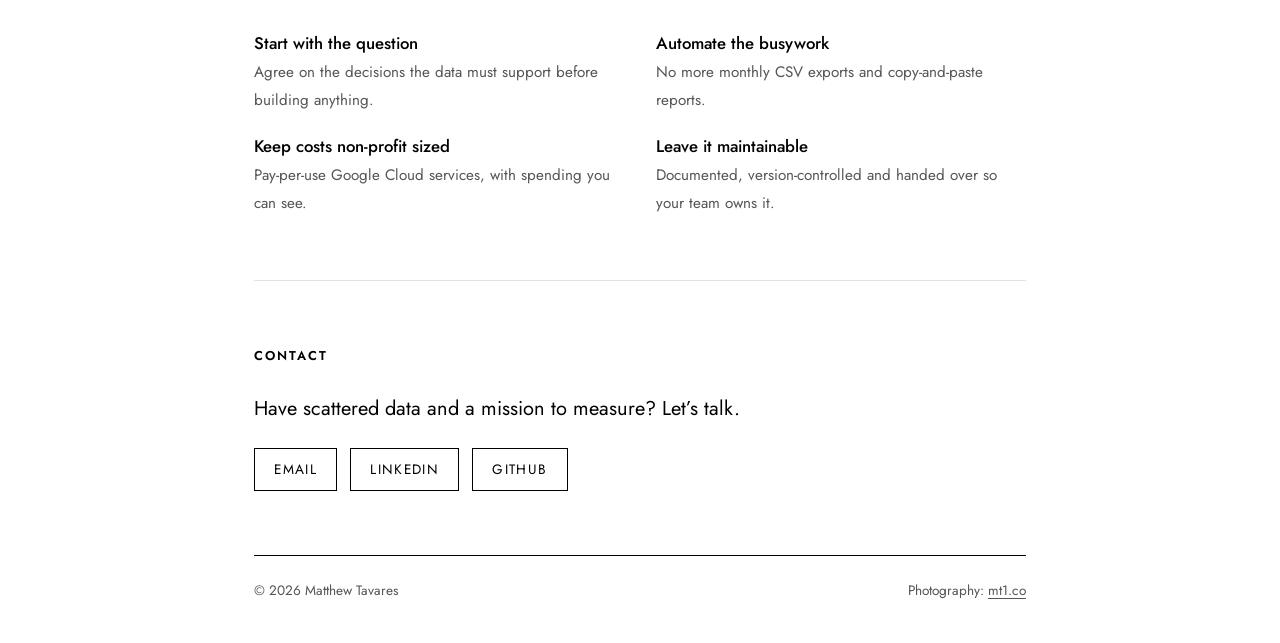
==== commit 89500312: "Add portrait beside About paragraph on dev site Co-Authored-By: Claude Sonnet 5.5 <noreply@anthropic" ====
--- a/dev/index.html
+++ b/dev/index.html
@@ -43,6 +43,9 @@
 h2{font-size:.8rem;font-weight:600;letter-spacing:.16em;text-transform:uppercase;margin:0 0 1.6rem}
 h3{font-size:1.25rem;font-weight:500;margin:0 0 .4rem}
 p{margin:0 0 1rem}
+.about{display:grid;grid-template-columns:1fr 240px;gap:2.5rem;align-items:start}
+.about-text p:last-child{margin-bottom:0}
+.about-photo{width:100%;height:auto;aspect-ratio:4/5;object-fit:cover;object-position:50% 40%;display:block}
 .cols{display:grid;grid-template-columns:repeat(3,1fr);gap:2rem}
 .cols p{color:var(--muted);font-size:.95rem}
 .flow{list-style:none;margin:0 0 2rem;padding:0;display:grid;grid-template-columns:repeat(4,1fr);border:1px solid var(--fg)}
@@ -61,6 +64,8 @@
 footer a{color:var(--muted)}
 @media (max-width:720px){
   .cols,.principles{grid-template-columns:1fr;gap:1.6rem}
+  .about{grid-template-columns:1fr;gap:1.6rem}
+  .about-photo{order:-1;max-width:260px}
   .flow{grid-template-columns:1fr 1fr}
   .flow li:nth-child(3){border-left:0}
   .flow li:nth-child(n+3){border-top:1px solid var(--fg)}
@@ -87,8 +92,13 @@
 
   <section id="about">
     <h2>About</h2>
+    <div class="about">
+    <div class="about-text">
     <p>I come from the non-profit sector, where the data that matters is scattered across a donor CRM, an online giving platform, an email tool, event registrations and a stack of spreadsheets, and the people who need answers rarely have time to stitch them together.</p>
     <p>I build the plumbing that brings those sources into one reliable place on Google Cloud, then work with leadership to decide what the numbers mean and what to do next. The goal is never a dashboard for its own sake; it is a clearer answer to &ldquo;is this working, and where should we invest?&rdquo;</p>
+    </div>
+    <img class="about-photo" src="img/matthew.webp" alt="Matthew Tavares smiling in front of a mountain lake and yellow aspen trees" width="720" height="1080" loading="lazy">
+    </div>
   </section>
 
   <section id="services">
